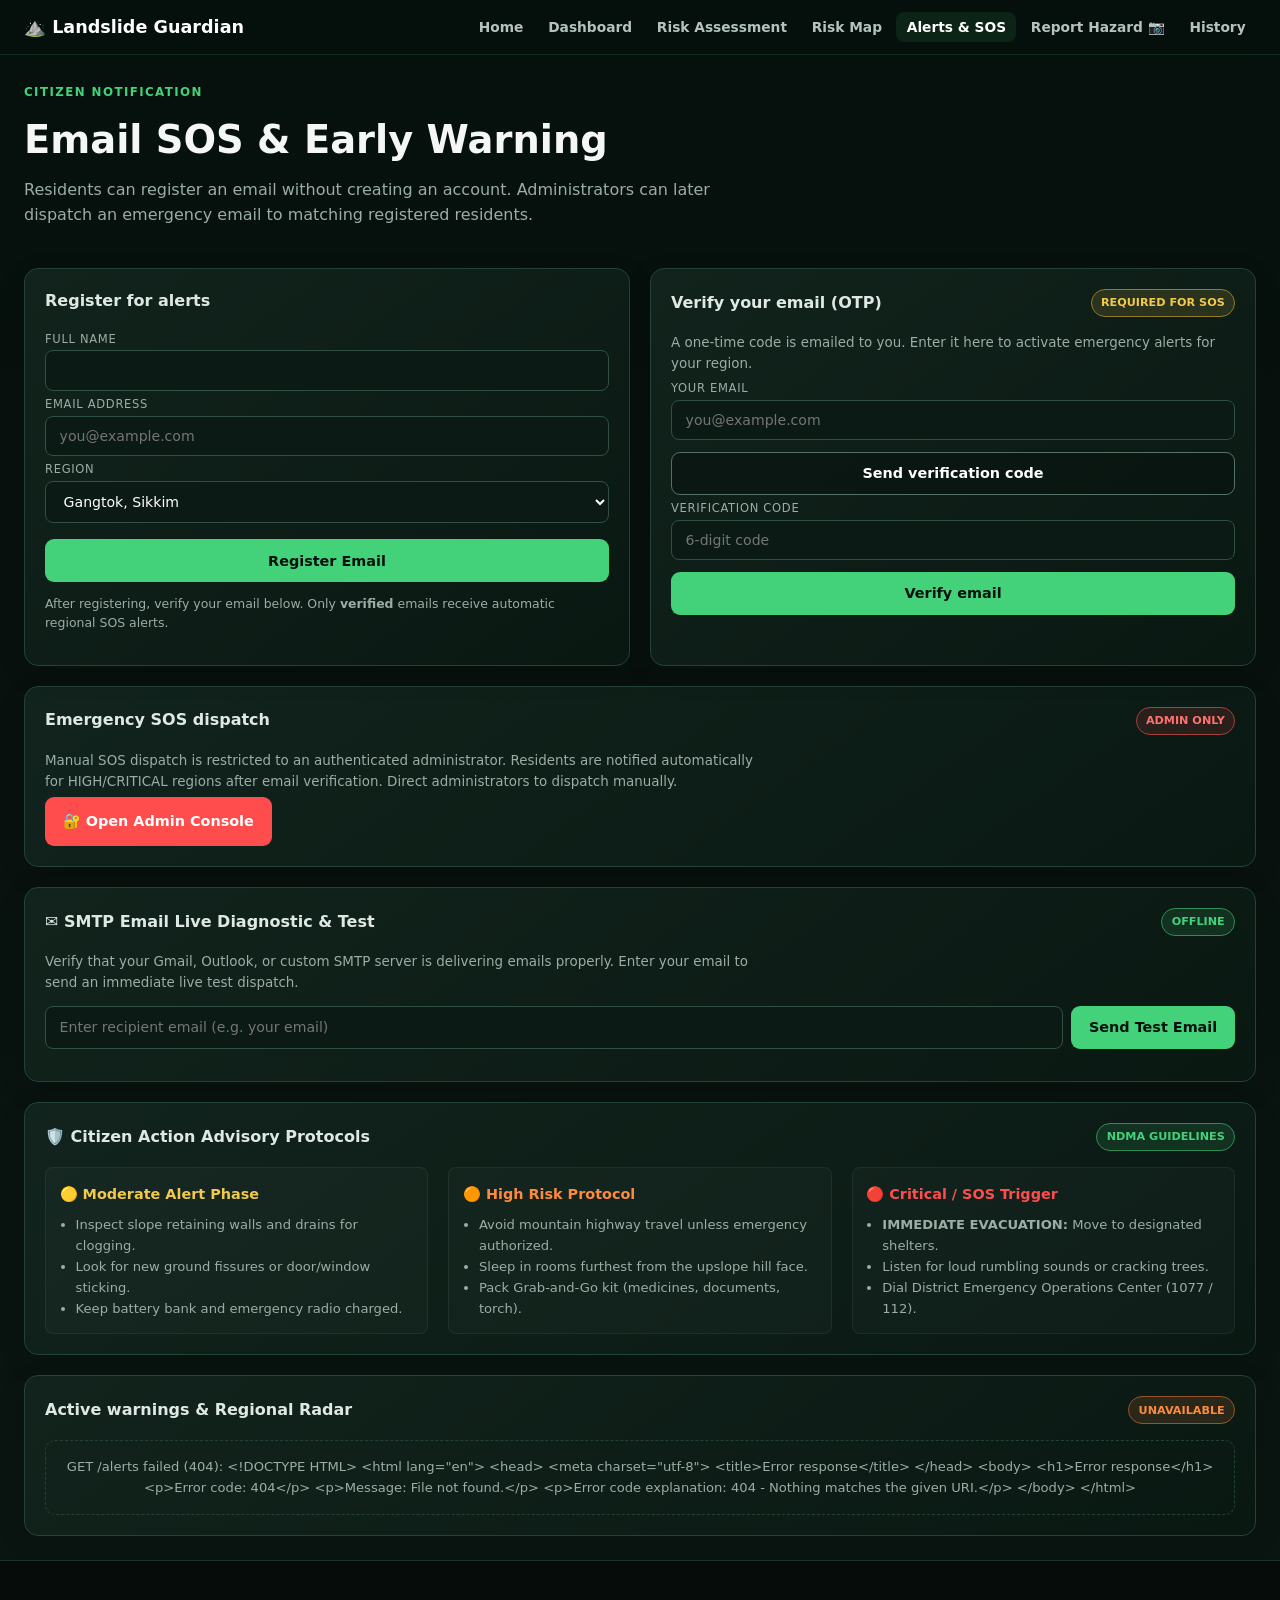
==== frontend/alerts.html @ f48a5e08 "Add crowdsourced reporting, mobile-first UI parity, email test diagnostics, and Vercel/Railway confi" ====
<!DOCTYPE html>
<html lang="en">
<head>
  <meta charset="UTF-8">
  <meta name="viewport" content="width=device-width,initial-scale=1.0">
  <title>Email Alerts & SOS — Landslide Guardian</title>
  <link rel="stylesheet" href="css/style.css">
</head>
<body>
  <nav class="navbar">
    <a href="index.html" class="nav-brand">⛰️ Landslide Guardian</a>
    <ul class="nav-links">
      <li><a href="index.html">Home</a></li>
      <li><a href="dashboard.html">Dashboard</a></li>
      <li><a href="assessment.html">Risk Assessment</a></li>
      <li><a href="map.html">Risk Map</a></li>
      <li><a href="alerts.html" class="active">Alerts & SOS</a></li>
      <li><a href="report.html">Report Hazard 📷</a></li>
      <li><a href="history.html">History</a></li>
    </ul>
  </nav>

  <main class="container">
    <div class="section" style="padding-top:0">
      <span class="section-kicker">Citizen notification</span>
      <h1 class="section-title">Email SOS & Early Warning</h1>
      <p class="section-copy">Residents can register an email without creating an account. Administrators can later dispatch an emergency email to matching registered residents.</p>
    </div>

    <div class="grid-2">
      <div class="card">
        <div class="card-title" style="margin-bottom:.75rem">Register for alerts</div>
        <form id="registerForm">
          <label class="metric-label" for="regName">Full name
            <input id="regName" class="form-control" required>
          </label>
          <label class="metric-label" for="regEmail" style="margin-top:.75rem">Email address
            <input id="regEmail" class="form-control" type="email" required placeholder="you@example.com">
          </label>
          <label class="metric-label" for="regLocation" style="margin-top:.75rem">Region
            <select id="regLocation" class="form-control"></select>
          </label>
          <button type="submit" class="btn btn-primary" style="width:100%;margin-top:1rem">Register Email</button>
        </form>
        <p class="section-copy" style="font-size:.78rem;margin-top:.75rem">After registering, verify your email below. Only <strong>verified</strong> emails receive automatic regional SOS alerts.</p>
        <div id="regMsg" style="margin-top:.75rem"></div>
      </div>

      <div class="card">
        <div class="card-header">
          <span class="card-title">Verify your email (OTP)</span>
          <span class="badge badge-moderate">REQUIRED FOR SOS</span>
        </div>
        <p class="section-copy" style="font-size:.84rem">A one-time code is emailed to you. Enter it here to activate emergency alerts for your region.</p>
        <label class="metric-label">Your email
          <input id="otpEmail" class="form-control" type="email" placeholder="you@example.com">
        </label>
        <button id="sendOtpBtn" class="btn btn-secondary" style="width:100%;margin-top:.75rem">Send verification code</button>
        <label class="metric-label" style="margin-top:.75rem">Verification code
          <input id="otpCode" class="form-control" placeholder="6-digit code" maxlength="12">
        </label>
        <button id="verifyOtpBtn" class="btn btn-primary" style="width:100%;margin-top:.75rem">Verify email</button>
        <div id="otpMsg" style="margin-top:.75rem"></div>
      </div>
    </div>

    <div class="card" style="margin-top:1.25rem">
      <div class="card-header">
        <span class="card-title">Emergency SOS dispatch</span>
        <span class="badge badge-critical">ADMIN ONLY</span>
      </div>
      <p class="section-copy" style="font-size:.84rem">Manual SOS dispatch is restricted to an authenticated administrator. Residents are notified automatically for HIGH/CRITICAL regions after email verification. Direct administrators to dispatch manually.</p>
      <a href="admin-login.html" class="btn btn-danger" style="display:inline-block;margin-top:.25rem">🔐 Open Admin Console</a>
    </div>

    <!-- SMTP Email Diagnostic & Live Test Card -->
    <div class="card" style="margin-top:1.25rem">
      <div class="card-header">
        <span class="card-title">✉️ SMTP Email Live Diagnostic & Test</span>
        <span class="badge badge-low" id="smtpStatusBadge">Checking Config</span>
      </div>
      <p class="section-copy" style="font-size:.84rem">
        Verify that your Gmail, Outlook, or custom SMTP server is delivering emails properly. Enter your email to send an immediate live test dispatch.
      </p>
      <div style="display:flex;gap:.5rem;margin-top:.75rem;flex-wrap:wrap">
        <input type="email" id="testEmailInput" class="form-control" placeholder="Enter recipient email (e.g. your email)" style="flex:1;min-width:220px">
        <button id="sendTestEmailBtn" class="btn btn-primary" style="white-space:nowrap">Send Test Email</button>
      </div>
      <div id="testEmailResult" style="margin-top:.75rem;font-size:.86rem"></div>
    </div>

    <!-- Citizen Action Advisory & Safety Guidelines -->
    <div class="card" style="margin-top:1.25rem">
      <div class="card-header">
        <span class="card-title">🛡️ Citizen Action Advisory Protocols</span>
        <span class="badge badge-low">NDMA Guidelines</span>
      </div>
      <div class="grid-3" style="margin-top:.75rem">
        <div style="background:rgba(255,255,255,.025);border:1px solid rgba(255,255,255,.06);padding:.85rem;border-radius:8px">
          <strong style="color:var(--yellow);font-size:.9rem">🟡 Moderate Alert Phase</strong>
          <ul style="margin:0.5rem 0 0 1rem;font-size:.82rem;color:var(--muted);line-height:1.6">
            <li>Inspect slope retaining walls and drains for clogging.</li>
            <li>Look for new ground fissures or door/window sticking.</li>
            <li>Keep battery bank and emergency radio charged.</li>
          </ul>
        </div>
        <div style="background:rgba(255,255,255,.025);border:1px solid rgba(255,255,255,.06);padding:.85rem;border-radius:8px">
          <strong style="color:var(--orange);font-size:.9rem">🟠 High Risk Protocol</strong>
          <ul style="margin:0.5rem 0 0 1rem;font-size:.82rem;color:var(--muted);line-height:1.6">
            <li>Avoid mountain highway travel unless emergency authorized.</li>
            <li>Sleep in rooms furthest from the upslope hill face.</li>
            <li>Pack Grab-and-Go kit (medicines, documents, torch).</li>
          </ul>
        </div>
        <div style="background:rgba(255,255,255,.025);border:1px solid rgba(255,255,255,.06);padding:.85rem;border-radius:8px">
          <strong style="color:var(--red);font-size:.9rem">🔴 Critical / SOS Trigger</strong>
          <ul style="margin:0.5rem 0 0 1rem;font-size:.82rem;color:var(--muted);line-height:1.6">
            <li><strong>IMMEDIATE EVACUATION:</strong> Move to designated shelters.</li>
            <li>Listen for loud rumbling sounds or cracking trees.</li>
            <li>Dial District Emergency Operations Center (1077 / 112).</li>
          </ul>
        </div>
      </div>
    </div>

    <div class="card" style="margin-top:1.25rem">
      <div class="card-header">
        <span class="card-title">Active warnings & Regional Radar</span>
        <span class="badge badge-high" id="activeCountBadge">Loading</span>
      </div>
      <div id="alertsFeedContainer"></div>
    </div>
  </main>

  <!-- Mobile Bottom Navigation Bar for Android/iOS Phone View -->
  <div class="mobile-bottom-nav">
    <a href="index.html" class="mobile-nav-item">
      <span class="mobile-nav-icon">🏠</span>
      <span class="mobile-nav-label">Home</span>
    </a>
    <a href="dashboard.html" class="mobile-nav-item">
      <span class="mobile-nav-icon">📊</span>
      <span class="mobile-nav-label">Dashboard</span>
    </a>
    <a href="assessment.html" class="mobile-nav-item">
      <span class="mobile-nav-icon">⚡</span>
      <span class="mobile-nav-label">Assess</span>
    </a>
    <a href="map.html" class="mobile-nav-item">
      <span class="mobile-nav-icon">🗺️</span>
      <span class="mobile-nav-label">Map</span>
    </a>
    <a href="report.html" class="mobile-nav-item">
      <span class="mobile-nav-icon">📷</span>
      <span class="mobile-nav-label">Report</span>
    </a>
  </div>

  <footer></footer>
  <script src="api.js"></script>
  <script src="ui.js"></script>
  <script src="alerts.js"></script>
</body>
</html>
---- frontend/css/style.css ----
:root {
  --bg: #07100d;
  --surface: #0d1915;
  --surface-2: #13231d;
  --card: #10201a;
  --border: #254238;
  --text: #f4f7f5;
  --muted: #9aaea5;
  --green: #43d17a;
  --green-2: #1ea85b;
  --blue: #55b8ff;
  --yellow: #f2c94c;
  --orange: #ff8a3d;
  --red: #ff4d4d;
  --shadow: 0 18px 55px rgba(0, 0, 0, 0.28);
  --font: Inter, ui-sans-serif, system-ui, -apple-system, "Segoe UI",
    Roboto, Arial, sans-serif;
}


/* =========================================================
   GLOBAL
   ========================================================= */

* {
  box-sizing: border-box;
  margin: 0;
  padding: 0;
}

html {
  scroll-behavior: smooth;
}

body {
  font-family: var(--font);
  background:
    linear-gradient(
      180deg,
      #06100c 0%,
      #08110e 45%,
      #0a1511 100%
    );
  color: var(--text);
  line-height: 1.55;
  min-height: 100vh;
  display: flex;
  flex-direction: column;
}

a {
  color: inherit;
}


/* =========================================================
   NAVBAR
   ========================================================= */

.navbar {
  background: rgba(6, 16, 12, 0.9);
  backdrop-filter: blur(16px);
  border-bottom: 1px solid rgba(67, 209, 122, 0.16);
  padding: 0.85rem 1.5rem;
  display: flex;
  align-items: center;
  gap: 1rem;
  position: sticky;
  top: 0;
  z-index: 1000;
}

.nav-brand {
  display: flex;
  align-items: center;
  gap: 0.55rem;
  font-size: 1.1rem;
  font-weight: 800;
  color: #fff;
  text-decoration: none;
  white-space: nowrap;
}

.nav-brand .brand-mark {
  color: var(--green);
}

.nav-links {
  display: flex;
  gap: 0.25rem;
  list-style: none;
  margin-left: auto;
  flex-wrap: wrap;
  justify-content: flex-end;
}

.nav-links a {
  color: #b4c4bd;
  text-decoration: none;
  font-size: 0.86rem;
  font-weight: 600;
  padding: 0.45rem 0.65rem;
  border-radius: 8px;
  transition: 0.2s;
}

.nav-links a:hover,
.nav-links a.active {
  color: #fff;
  background: rgba(67, 209, 122, 0.11);
}

.nav-actions {
  display: flex;
  gap: 0.45rem;
  margin-left: 0.4rem;
}

.nav-login,
.nav-admin {
  padding: 0.48rem 0.75rem;
  border-radius: 8px;
  text-decoration: none;
  font-size: 0.8rem;
  font-weight: 700;
  border: 1px solid var(--green);
}

.nav-login {
  color: #dff8e8;
}

.nav-admin {
  background: var(--green);
  color: #06100c;
}

.api-status-badge {
  font-size: 0.7rem;
  padding: 0.28rem 0.55rem;
  border-radius: 999px;
  background: #10261c;
  color: var(--green);
  border: 1px solid #285f43;
}


/* =========================================================
   MAIN CONTAINER
   ========================================================= */

.container {
  max-width: 1280px;
  margin: 0 auto;
  padding: 1.5rem;
  width: 100%;
  flex: 1;
}


/* =========================================================
   HERO / BACKGROUND IMAGE
   ========================================================= */

.hero {
  position: relative;
  min-height: 650px;
  display: flex;
  align-items: center;
  overflow: hidden;

  /*
    BACKGROUND IMAGE

    Put your selected image here:

    frontend/assets/landslide-hero.jpg
  */

  background-image:
    linear-gradient(
      90deg,
      rgba(4, 11, 8, 0.92) 0%,
      rgba(4, 11, 8, 0.66) 45%,
      rgba(4, 11, 8, 0.35) 100%
    ),
    linear-gradient(
      180deg,
      rgba(4, 11, 8, 0.12),
      rgba(4, 11, 8, 0.88)
    ),
    url("../assets/landslide-hero.jpg");

  background-size: cover;
  background-position: center center;
  background-repeat: no-repeat;
}


/*
   Adds a dark fade at the bottom of the hero.
   This keeps the transition into the next section smooth.
*/

.hero::after {
  content: "";
  position: absolute;
  inset: auto 0 0;
  height: 120px;
  background: linear-gradient(
    transparent,
    #08110e
  );
  pointer-events: none;
}

.hero-inner {
  position: relative;
  z-index: 2;
  max-width: 1280px;
  width: 100%;
  margin: auto;
  padding: 5rem 1.5rem 7rem;
}

.eyebrow {
  display: inline-flex;
  align-items: center;
  gap: 0.45rem;
  padding: 0.4rem 0.7rem;
  border: 1px solid rgba(67, 209, 122, 0.35);
  background: rgba(7, 16, 13, 0.5);
  border-radius: 999px;
  color: #bff3d0;
  font-size: 0.76rem;
  font-weight: 700;
  text-transform: uppercase;
  letter-spacing: 0.08em;
}

.hero h1 {
  font-size: clamp(2.5rem, 6vw, 5rem);
  line-height: 1.02;
  max-width: 780px;
  margin: 1.1rem 0;
  color: #fff;
  letter-spacing: -0.04em;
}

.hero h1 span {
  color: var(--green);
}

.hero p {
  max-width: 650px;
  color: #d1ddd7;
  font-size: 1.05rem;
  margin-bottom: 1.6rem;
}

.hero-grid {
  display: grid;
  grid-template-columns: 1.4fr 0.6fr;
  gap: 2rem;
  align-items: center;
}

.hero-alert {
  justify-self: end;
  width: min(350px, 100%);
  background: rgba(7, 15, 12, 0.78);
  backdrop-filter: blur(12px);
  border: 1px solid rgba(255, 77, 77, 0.32);
  border-radius: 16px;
  padding: 1.2rem;
  box-shadow: var(--shadow);
}

.hero-alert .live {
  color: #ff7b7b;
  font-size: 0.72rem;
  font-weight: 800;
  text-transform: uppercase;
}

.hero-alert h3 {
  margin: 0.5rem 0;
  color: #ff6565;
}

.hero-alert p {
  font-size: 0.84rem;
  margin: 0;
  color: #c8d2ce;
}


/* =========================================================
   BUTTONS
   ========================================================= */

.btn-group {
  display: flex;
  gap: 0.7rem;
  justify-content: flex-start;
  flex-wrap: wrap;
}

.btn {
  display: inline-flex;
  align-items: center;
  justify-content: center;
  gap: 0.5rem;
  padding: 0.78rem 1.05rem;
  border-radius: 9px;
  font-size: 0.9rem;
  font-weight: 750;
  cursor: pointer;
  text-decoration: none;
  border: 1px solid transparent;
  transition:
    transform 0.15s,
    background 0.2s,
    border 0.2s;
}

.btn:hover {
  transform: translateY(-1px);
}

.btn:active {
  transform: scale(0.98);
}

.btn-primary {
  background: var(--green);
  color: #06100c;
}

.btn-primary:hover {
  background: #65df92;
}

.btn-secondary {
  background: rgba(8, 18, 14, 0.55);
  color: #fff;
  border-color: #577066;
}

.btn-secondary:hover {
  background: #172821;
}

.btn-danger {
  background: var(--red);
  color: #fff;
}

.btn-danger:hover {
  background: #e23d3d;
}


/* =========================================================
   STAT STRIP
   ========================================================= */

.stat-strip {
  position: relative;
  z-index: 5;
  max-width: 1120px;
  margin: -55px auto 2.5rem;
  padding: 1rem;
  display: grid;
  grid-template-columns: repeat(4, 1fr);
  gap: 1px;
  background: rgba(67, 209, 122, 0.14);
  border: 1px solid rgba(67, 209, 122, 0.18);
  border-radius: 16px;
  box-shadow: var(--shadow);
  overflow: hidden;
}

.stat {
  background: rgba(12, 29, 22, 0.96);
  padding: 1rem 1.2rem;
}

.stat strong {
  display: block;
  font-size: 1.65rem;
  color: var(--green);
}

.stat span {
  font-size: 0.78rem;
  color: var(--muted);
}


/* =========================================================
   SECTIONS
   ========================================================= */

.section {
  padding: 2.5rem 0;
}

.section-kicker {
  color: var(--green);
  font-size: 0.74rem;
  font-weight: 800;
  text-transform: uppercase;
  letter-spacing: 0.12em;
}

.section-title {
  font-size: clamp(1.6rem, 3vw, 2.4rem);
  margin: 0.35rem 0 0.55rem;
}

.section-copy {
  color: var(--muted);
  max-width: 720px;
}


/* =========================================================
   GRIDS
   ========================================================= */

.grid-2 {
  display: grid;
  grid-template-columns: repeat(2, minmax(0, 1fr));
  gap: 1.25rem;
}

.grid-3 {
  display: grid;
  grid-template-columns: repeat(3, minmax(0, 1fr));
  gap: 1.25rem;
}

.grid-4 {
  display: grid;
  grid-template-columns: repeat(4, minmax(0, 1fr));
  gap: 1rem;
}


/* =========================================================
   CARDS
   ========================================================= */

.card {
  background:
    linear-gradient(
      145deg,
      rgba(18, 36, 29, 0.96),
      rgba(10, 24, 18, 0.96)
    );
  border: 1px solid var(--border);
  border-radius: 14px;
  padding: 1.25rem;
  box-shadow: 0 8px 28px rgba(0, 0, 0, 0.12);
}

.card:hover {
  border-color: #35634e;
}

.card-header {
  display: flex;
  justify-content: space-between;
  align-items: center;
  gap: 1rem;
  margin-bottom: 1rem;
}

.card-title {
  font-size: 1rem;
  font-weight: 750;
  color: #dfe9e4;
}


/* =========================================================
   FEATURE CARDS
   ========================================================= */

.feature-card {
  min-height: 190px;
  padding: 1.35rem;
  position: relative;
  overflow: hidden;
}

.feature-icon {
  font-size: 1.7rem;
  margin-bottom: 1rem;
}

.feature-card h3 {
  font-size: 1rem;
  margin-bottom: 0.4rem;
}

.feature-card p {
  font-size: 0.82rem;
  color: var(--muted);
}


/* =========================================================
   HISTORICAL LANDSLIDE CARDS
   ========================================================= */

/*
   This is the image container.

   Your JavaScript should create:

   <div class="event-img">
       <img src="assets/historical-1.jpg">
   </div>
*/

.event-card {
  overflow: hidden;
  padding: 0;
}


/*
   Image area
*/

.event-img {
  width: 100%;
  height: 180px;

  overflow: hidden;
  position: relative;

  background:
    linear-gradient(
      135deg,
      #233b30,
      #0e1a15
    );

  display: block;
}


/*
   Actual historical photograph
*/

.event-img img {
  width: 100%;
  height: 100%;

  object-fit: cover;
  object-position: center;

  display: block;

  transition:
    transform 0.35s ease,
    filter 0.35s ease;
}


/*
   Dark overlay over historical images.

   This makes white text easier to read if
   you decide to put text over the image.
*/

.event-img::after {
  content: "";

  position: absolute;
  inset: 0;

  background:
    linear-gradient(
      180deg,
      rgba(0, 0, 0, 0.05),
      rgba(0, 0, 0, 0.35)
    );

  pointer-events: none;
}


/*
   Image zoom when hovering over the card
*/

.event-card:hover .event-img img {
  transform: scale(1.06);
  filter: brightness(1.05);
}

.event-body {
  padding: 1rem;
}

.event-body h3 {
  font-size: 0.95rem;
}

.event-body p {
  font-size: 0.8rem;
  color: var(--muted);
  margin: 0.35rem 0;
}

.event-meta {
  color: var(--green);
  font-size: 0.72rem;
  font-weight: 700;
}

.event-source {
  font-size: 0.68rem;
  color: #70877d;
}


/* =========================================================
   METRIC CARDS
   ========================================================= */

.metric-card {
  background: var(--surface-2);
  border: 1px solid var(--border);
  border-radius: 12px;
  padding: 1rem;

  display: flex;
  flex-direction: column;
  gap: 0.2rem;
}

.metric-label {
  font-size: 0.72rem;
  color: var(--muted);
  text-transform: uppercase;
  letter-spacing: 0.06em;
}

.metric-val {
  font-size: 1.45rem;
  font-weight: 800;
}

.metric-source {
  font-size: 0.68rem;
  color: var(--green);
}


/* =========================================================
   RISK BADGES
   ========================================================= */

.badge {
  display: inline-block;
  padding: 0.28rem 0.58rem;
  border-radius: 999px;
  font-size: 0.7rem;
  font-weight: 800;
  text-transform: uppercase;
}

.badge-low {
  background: rgba(67, 209, 122, 0.12);
  color: var(--green);
  border: 1px solid #2d8d55;
}

.badge-moderate {
  background: rgba(242, 201, 76, 0.12);
  color: var(--yellow);
  border: 1px solid #927a29;
}

.badge-high {
  background: rgba(255, 138, 61, 0.12);
  color: var(--orange);
  border: 1px solid #9c5229;
}

.badge-critical {
  background: rgba(255, 77, 77, 0.12);
  color: #ff7070;
  border: 1px solid #a73e3e;
}


/* =========================================================
   RISK BANNER
   ========================================================= */

.risk-banner {
  display: flex;
  align-items: center;
  justify-content: space-between;

  padding: 1.25rem;
  border-radius: 14px;
  border: 1px solid var(--border);
  margin-bottom: 1.5rem;

  background:
    linear-gradient(
      110deg,
      #10231b,
      #121b18
    );
}

.risk-banner-score {
  font-size: 2.75rem;
  font-weight: 850;
}


/* =========================================================
   FACTOR PILLS
   ========================================================= */

.factor-pill {
  display: flex;
  justify-content: space-between;
  align-items: center;

  background: var(--surface-2);

  padding: 0.65rem 0.8rem;

  border-radius: 8px;

  margin-bottom: 0.5rem;

  font-size: 0.82rem;

  border: 1px solid #213c31;
}


/* =========================================================
   FORMS
   ========================================================= */

input,
select,
button {
  font-family: inherit;
}

.form-control {
  width: 100%;

  padding: 0.7rem 0.85rem;

  background: #0c1a15;

  border: 1px solid #315044;

  border-radius: 8px;

  color: #fff;

  font-size: 0.88rem;

  outline: none;
}

.form-control:focus {
  border-color: var(--green);

  box-shadow:
    0 0 0 3px rgba(67, 209, 122, 0.1);
}


/* =========================================================
   CHIPS
   ========================================================= */

.chip-container {
  display: flex;
  flex-wrap: wrap;
  gap: 0.5rem;
  margin-top: 0.75rem;
}

.chip {
  background: #10231b;
  border: 1px solid #2d4b3e;
  color: #bcd0c6;

  padding: 0.42rem 0.75rem;

  border-radius: 999px;

  font-size: 0.78rem;

  cursor: pointer;

  text-decoration: none;

  transition: 0.2s;
}

.chip:hover,
.chip.active {
  background: var(--green);
  color: #07100d;
  font-weight: 700;
}


/* =========================================================
   SOS
   ========================================================= */

.sos-box {
  background:
    linear-gradient(
      135deg,
      rgba(255, 77, 77, 0.13),
      rgba(7, 16, 13, 0.9)
    );

  border: 1px solid #8e3737;

  border-radius: 12px;

  padding: 1.25rem;

  margin-top: 1.5rem;
}


/* =========================================================
   PHONE MOCKUP
   ========================================================= */

.phone-mockup {
  background: #020605;
  border: 3px solid #30473d;
  border-radius: 20px;
  padding: 1rem;
  max-width: 380px;
  margin: 1rem auto;

  box-shadow:
    0 10px 25px rgba(0, 0, 0, 0.5);
}

.phone-header {
  font-size: 0.68rem;
  color: #647b70;
  text-align: center;
  margin-bottom: 0.75rem;
}

.sms-bubble {
  background: #11221b;
  border-left: 4px solid var(--red);
  padding: 0.75rem;
  border-radius: 8px;
  font-size: 0.82rem;
}


/* =========================================================
   TABLE
   ========================================================= */

.table-wrap {
  overflow-x: auto;
}

.data-table {
  width: 100%;
  border-collapse: collapse;
  font-size: 0.82rem;
}

.data-table th,
.data-table td {
  padding: 0.75rem;
  border-bottom: 1px solid #21382e;
  text-align: left;
}

.data-table th {
  color: var(--green);
  font-size: 0.72rem;
  text-transform: uppercase;
}

.data-table td {
  color: #c6d3cd;
}


/* =========================================================
   FOOTER
   ========================================================= */

footer {
  background: #050c09;
  border-top: 1px solid #1c3329;
  padding: 2rem 1.5rem 1rem;
  color: var(--muted);
  margin-top: auto;
}

.footer-grid {
  max-width: 1280px;
  margin: auto;

  display: grid;
  grid-template-columns:
    1.3fr 1fr 1fr 1.4fr;

  gap: 2rem;
}

.footer-title {
  color: #fff;
  font-weight: 800;
  margin-bottom: 0.65rem;
}

.footer-links {
  list-style: none;
  display: grid;
  gap: 0.35rem;
  font-size: 0.78rem;
}

.footer-links a {
  text-decoration: none;
  color: var(--muted);
}

.footer-links a:hover {
  color: var(--green);
}

.helpline-list {
  display: grid;
  grid-template-columns: 1fr 1fr;
  gap: 0.35rem;
  font-size: 0.78rem;
}

.helpline-list strong {
  color: #ff7474;
}

.footer-bottom {
  max-width: 1280px;
  margin: 1.5rem auto 0;

  padding-top: 1rem;

  border-top: 1px solid #1a2b24;

  display: flex;
  justify-content: space-between;

  font-size: 0.7rem;
}


/* =========================================================
   FLOATING ASSISTANT
   ========================================================= */

.floating-assist {
  position: fixed;
  right: 22px;
  bottom: 22px;
  z-index: 2000;
}

.assist-button {
  width: 66px;
  height: 66px;

  border-radius: 50%;

  border: 2px solid #ff5a5a;

  background: #120908;

  color: #fff;

  box-shadow:
    0 0 0 5px rgba(255, 77, 77, 0.12),
    0 0 30px rgba(255, 77, 77, 0.42);

  font-weight: 900;

  cursor: pointer;

  animation: assistPulse 1.7s infinite;
}

.assist-label {
  position: absolute;

  right: 76px;
  bottom: 8px;

  background: #101b16;

  border: 1px solid #365445;

  color: #e6f1eb;

  padding: 0.45rem 0.7rem;

  border-radius: 9px;

  white-space: nowrap;

  font-size: 0.72rem;
}

.assist-panel {
  position: absolute;

  right: 0;
  bottom: 78px;

  width: 320px;

  background: #0b1712;

  border: 1px solid #365445;

  border-radius: 15px;

  box-shadow: var(--shadow);

  overflow: hidden;

  display: none;
}

.assist-panel.open {
  display: block;
}

.assist-head {
  padding: 0.8rem 1rem;

  background: #11241b;

  display: flex;

  justify-content: space-between;
}

.assist-messages {
  height: 240px;
  overflow: auto;
  padding: 0.8rem;
}

.msg {
  padding: 0.55rem 0.7rem;

  border-radius: 10px;

  margin-bottom: 0.55rem;

  font-size: 0.78rem;

  max-width: 90%;
}

.msg.bot {
  background: #15271f;
  color: #d9e8e0;
}

.msg.user {
  background: #1b633c;
  margin-left: auto;
}

.assist-form {
  display: flex;

  padding: 0.6rem;

  border-top: 1px solid #284238;

  gap: 0.4rem;
}

.assist-form input {
  min-width: 0;
}

.assist-form button {
  padding: 0.55rem 0.7rem;

  background: var(--green);

  border: 0;

  border-radius: 8px;
}


/* =========================================================
   ASSISTANT ANIMATION
   ========================================================= */

@keyframes assistPulse {
  0%,
  100% {
    transform: scale(1);

    box-shadow:
      0 0 0 5px rgba(255, 77, 77, 0.12),
      0 0 25px rgba(255, 77, 77, 0.32);
  }

  50% {
    transform: scale(1.07);

    box-shadow:
      0 0 0 10px rgba(255, 77, 77, 0.05),
      0 0 36px rgba(255, 77, 77, 0.52);
  }
}


/* =========================================================
   LOGIN
   ========================================================= */

.login-shell {
  min-height: calc(100vh - 80px);

  display: grid;

  place-items: center;

  padding: 2rem;

  background:
    radial-gradient(
      circle at 20% 20%,
      rgba(67, 209, 122, 0.12),
      transparent 35%
    );
}

.login-card {
  width: min(440px, 100%);

  background: rgba(13, 25, 21, 0.94);

  border: 1px solid #315044;

  border-radius: 18px;

  padding: 1.6rem;

  box-shadow: var(--shadow);
}

.login-card h1 {
  margin: 0.3rem 0 0.4rem;
}

.login-card p {
  color: var(--muted);

  font-size: 0.82rem;

  margin-bottom: 1.2rem;
}

.role-switch {
  display: grid;

  grid-template-columns: 1fr 1fr;

  gap: 0.5rem;

  margin-bottom: 1rem;
}

.role-switch button {
  background: #0e1c16;

  border: 1px solid #315044;

  color: #bcd0c6;

  padding: 0.6rem;

  border-radius: 8px;

  cursor: pointer;
}

.role-switch button.active {
  background: rgba(67, 209, 122, 0.15);

  color: var(--green);

  border-color: var(--green);
}


/* =========================================================
   ADMIN
   ========================================================= */

.admin-grid {
  display: grid;

  grid-template-columns: 240px 1fr;

  gap: 1rem;
}

.admin-side {
  position: sticky;

  top: 95px;

  height: max-content;
}

.admin-side a {
  display: block;

  text-decoration: none;

  padding: 0.65rem 0.75rem;

  border-radius: 8px;

  color: var(--muted);

  margin-bottom: 0.25rem;
}

.admin-side a.active,
.admin-side a:hover {
  background: #12251c;
  color: #fff;
}

.admin-kpi {
  font-size: 1.8rem;
  font-weight: 850;
}

.empty {
  padding: 1.5rem;

  text-align: center;

  color: var(--muted);
}


/* =========================================================
   RESPONSIVE — TABLET
   ========================================================= */

@media (max-width: 1000px) {

  .nav-links {
    display: none;
  }

  .hero-grid {
    grid-template-columns: 1fr;
  }

  .hero-alert {
    justify-self: start;
  }

  .grid-4 {
    grid-template-columns: repeat(2, 1fr);
  }

  .footer-grid {
    grid-template-columns: repeat(2, 1fr);
  }

  .admin-grid {
    grid-template-columns: 1fr;
  }

  .admin-side {
    position: static;
  }
}


/* =========================================================
   RESPONSIVE — MOBILE
   ========================================================= */

@media (max-width: 700px) {

  .container {
    padding: 1rem;
  }

  .hero {
    min-height: 600px;

    background-position:
      center center;
  }

  .hero-inner {
    padding: 4rem 1rem 6rem;
  }

  .hero h1 {
    font-size: 2.6rem;
  }

  .stat-strip {
    grid-template-columns: repeat(2, 1fr);

    margin:
      -35px
      1rem
      1rem;
  }

  .grid-2,
  .grid-3,
  .grid-4 {
    grid-template-columns: 1fr;
  }

  .navbar {
    padding: 0.75rem 1rem;
  }

  .nav-actions {
    margin-left: auto;
  }

  .nav-admin {
    display: none;
  }

  .assist-panel {
    width:
      min(
        320px,
        calc(100vw - 28px)
      );

    right: -5px;
  }

  .assist-label {
    display: none;
  }

  .footer-grid {
    grid-template-columns: 1fr;
  }

  .footer-bottom {
    display: block;
  }

  .footer-bottom span {
    display: block;

    margin-top: 0.4rem;
  }

  .risk-banner {
    align-items: flex-start;

    gap: 1rem;
  }

  .risk-banner-score {
    font-size: 2.1rem;
  }

  /*
     Smaller historical images on phones
  */

  .event-img {
    height: 210px;
  }
}


/* SIH 2.1 additions */
.admin-kpi{display:block;font-size:2rem;font-weight:850;color:var(--green);margin:.15rem 0}
.weather-grid{display:grid;grid-template-columns:repeat(2,minmax(0,1fr));gap:1rem}
.weather-card{overflow:hidden}
.weather-current{font-size:.76rem;color:var(--muted);margin-top:.2rem}
.weather-days{display:grid;grid-template-columns:repeat(7,minmax(65px,1fr));gap:.45rem;overflow-x:auto}
.weather-day{background:var(--surface-2);border:1px solid var(--border);border-radius:9px;padding:.55rem .4rem;text-align:center;display:grid;gap:.15rem}
.weather-day strong{font-size:.68rem;color:var(--muted)}
.weather-day span{font-size:1.15rem}
.weather-day b{font-size:.8rem}
.weather-day small{font-size:.58rem;color:var(--muted)}
.criteria-grid{display:grid;grid-template-columns:repeat(4,minmax(0,1fr));gap:.75rem}
.factor-list{display:grid;gap:.4rem}
.empty{padding:1rem;border:1px dashed var(--border);border-radius:10px;color:var(--muted);font-size:.82rem}
.login-shell{min-height:75vh;display:grid;place-items:center;padding:2rem}
.login-card{width:min(460px,100%);background:var(--card);border:1px solid var(--border);border-radius:16px;padding:2rem;box-shadow:var(--shadow)}
.login-card h1{margin:.7rem 0;font-size:2rem}
.login-card p{color:var(--muted);font-size:.86rem;margin-bottom:1.25rem}
textarea.form-control{resize:vertical}
@media(max-width:900px){.weather-grid,.criteria-grid{grid-template-columns:1fr}.weather-days{grid-template-columns:repeat(7,85px)}.slope-watch-grid{grid-template-columns:repeat(2,minmax(0,1fr))!important}}
@media(max-width:700px){.grid-2,.grid-3,.grid-4{grid-template-columns:1fr}.nav-links{display:none}.hero-grid{grid-template-columns:1fr}.hero-alert{justify-self:start}.stat-strip{grid-template-columns:repeat(2,1fr)}.slope-watch-grid{grid-template-columns:1fr!important}}

/* NER Regional Live Weather & Slope Watch Hub Styles */
.slope-watch-grid{display:grid;grid-template-columns:repeat(4,minmax(0,1fr));gap:1rem}
.slope-card{background:var(--card);border:1px solid var(--border);border-radius:14px;padding:1.15rem;display:flex;flex-direction:column;justify-content:space-between;transition:transform .2s ease,border-color .2s ease;box-shadow:0 6px 20px rgba(0,0,0,.2)}
.slope-card:hover{transform:translateY(-3px);border-color:var(--green)}
.slope-card-header{display:flex;justify-content:space-between;align-items:flex-start;margin-bottom:.75rem}
.slope-state-title{font-size:1.05rem;font-weight:750;color:#fff;display:block}
.slope-corridor-sub{font-size:.74rem;color:var(--muted);display:block;margin-top:.15rem}
.telemetry-strip{display:grid;grid-template-columns:repeat(2,1fr);gap:.45rem;background:rgba(255,255,255,.025);border:1px solid rgba(255,255,255,.05);border-radius:9px;padding:.55rem;margin-bottom:.75rem}
.telemetry-item{display:flex;flex-direction:column;gap:.1rem}
.telemetry-label{font-size:.65rem;color:var(--muted);text-transform:uppercase;letter-spacing:.03em}
.telemetry-val{font-size:.84rem;font-weight:700;color:var(--text)}
.ml-meter-box{margin-top:.2rem;margin-bottom:.85rem}
.ml-meter-head{display:flex;justify-content:space-between;align-items:center;font-size:.76rem;margin-bottom:.35rem}
.ml-meter-head strong{color:#fff}
.meter-track{height:8px;background:#182821;border-radius:999px;overflow:hidden;position:relative;border:1px solid rgba(255,255,255,.06)}
.meter-fill{height:100%;border-radius:999px;transition:width .6s cubic-bezier(.4,0,.2,1)}
.meter-fill-low{background:linear-gradient(90deg,#1ea85b,#43d17a)}
.meter-fill-moderate{background:linear-gradient(90deg,#e5a93c,#f2c94c)}
.meter-fill-high{background:linear-gradient(90deg,#e86c28,#ff8a3d)}
.meter-fill-critical{background:linear-gradient(90deg,#d12f2f,#ff4d4d)}
.slope-subinfo{display:flex;justify-content:space-between;font-size:.68rem;color:var(--muted);margin-top:.35rem}

/* =========================================================
   MOBILE BOTTOM NAVIGATION & RESPONSIVE TELEMETRY PARITY
   ========================================================= */

.mobile-bottom-nav {
  display: none;
  position: fixed;
  bottom: 0;
  left: 0;
  right: 0;
  height: 60px;
  background: rgba(13, 25, 21, 0.98);
  backdrop-filter: blur(16px);
  -webkit-backdrop-filter: blur(16px);
  border-top: 1px solid rgba(67, 209, 122, 0.25);
  box-shadow: 0 -4px 20px rgba(0, 0, 0, 0.5);
  z-index: 9999;
  justify-content: space-around;
  align-items: center;
  padding: 0 6px;
}

.mobile-nav-item {
  display: flex;
  flex-direction: column;
  align-items: center;
  justify-content: center;
  color: #9aaea5;
  text-decoration: none;
  font-size: 0.68rem;
  font-weight: 600;
  padding: 4px 6px;
  border-radius: 8px;
  transition: all 0.2s ease;
  min-width: 52px;
  flex: 1;
}

.mobile-nav-item .mobile-nav-icon {
  font-size: 1.25rem;
  line-height: 1.1;
  margin-bottom: 2px;
}

.mobile-nav-item.active,
.mobile-nav-item:hover {
  color: #43d17a;
  background: rgba(67, 209, 122, 0.12);
}

@media (max-width: 768px) {
  body {
    padding-bottom: 74px !important;
  }

  .mobile-bottom-nav {
    display: flex !important;
  }

  .container {
    padding: 1rem 0.85rem !important;
  }

  .navbar {
    padding: 0.75rem 1rem !important;
  }

  .navbar .nav-links {
    display: none !important;
  }

  .hero {
    min-height: 520px;
    padding: 2rem 0;
  }

  .hero h1 {
    font-size: 2rem !important;
    line-height: 1.2 !important;
  }

  .hero-grid {
    grid-template-columns: 1fr !important;
    gap: 1.5rem !important;
  }

  .hero-alert {
    justify-self: stretch !important;
    width: 100% !important;
  }

  .btn-group {
    flex-direction: column !important;
    gap: 0.6rem !important;
  }

  .btn-group .btn {
    width: 100% !important;
    text-align: center;
  }

  .stat-strip {
    grid-template-columns: repeat(2, 1fr) !important;
    gap: 0.5rem !important;
    padding: 0.75rem !important;
  }

  .stat-strip .stat strong {
    font-size: 1.35rem !important;
  }

  .stat-strip .stat span {
    font-size: 0.68rem !important;
  }

  .grid-2, .grid-3, .grid-4 {
    grid-template-columns: 1fr !important;
    gap: 1rem !important;
  }

  .slope-watch-grid {
    grid-template-columns: 1fr !important;
    gap: 0.85rem !important;
  }

  .telemetry-strip {
    grid-template-columns: repeat(2, 1fr) !important;
  }

  .weather-days {
    display: flex !important;
    overflow-x: auto !important;
    -webkit-overflow-scrolling: touch;
    gap: 0.5rem !important;
    padding-bottom: 0.5rem;
  }

  .weather-day {
    min-width: 80px !important;
    flex-shrink: 0;
  }

  .criteria-grid {
    grid-template-columns: 1fr !important;
  }

  /* Table and formulas scroll horizontally on phone view */
  .table-responsive, table {
    display: block;
    width: 100%;
    overflow-x: auto;
    -webkit-overflow-scrolling: touch;
  }

  pre, code, .calculation-box, .formula-card {
    max-width: 100%;
    overflow-x: auto;
    word-break: break-word;
  }

  /* Touch-friendly inputs and buttons */
  .btn, .form-control, select, button {
    min-height: 44px;
    font-size: 15px !important;
  }

  .capture-btn-group {
    grid-template-columns: 1fr !important;
  }

  .assessment-metrics, .breakdown-grid {
    grid-template-columns: 1fr !important;
  }

  .card {
    padding: 1rem !important;
  }
}
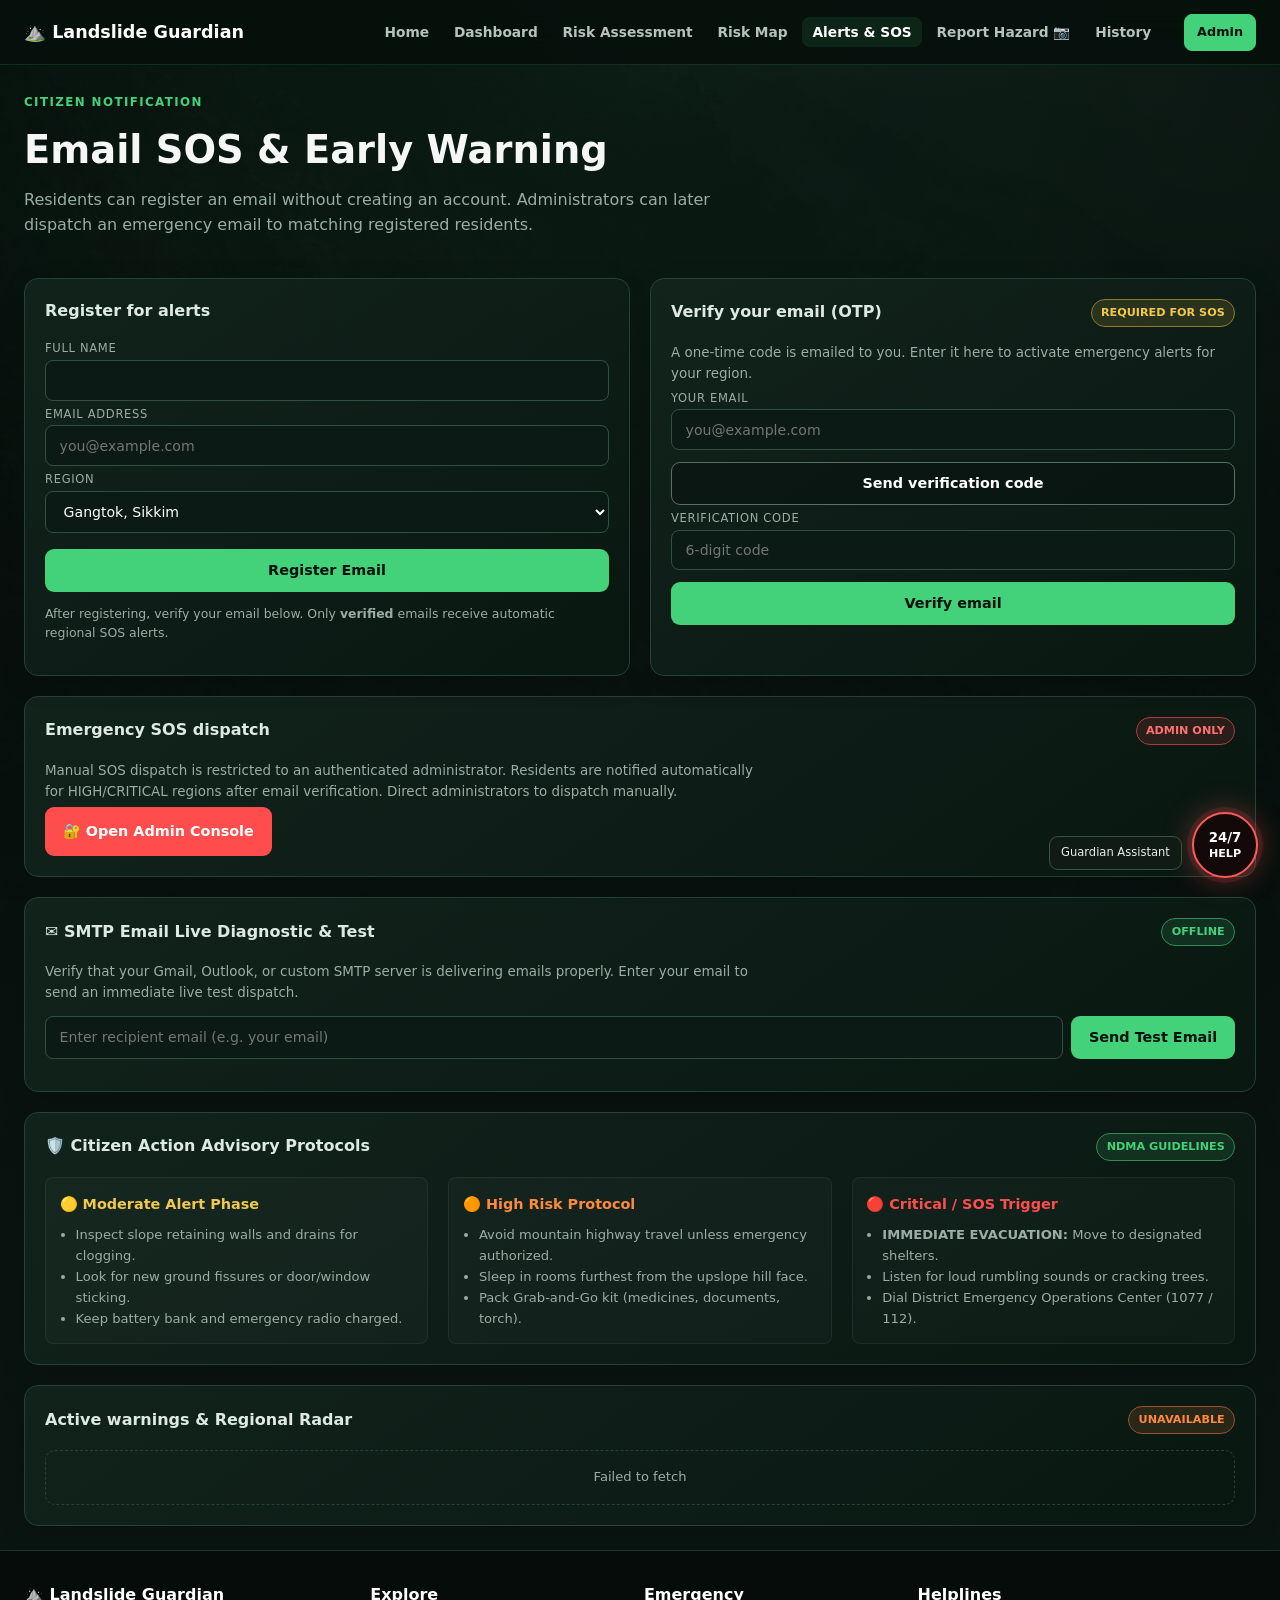
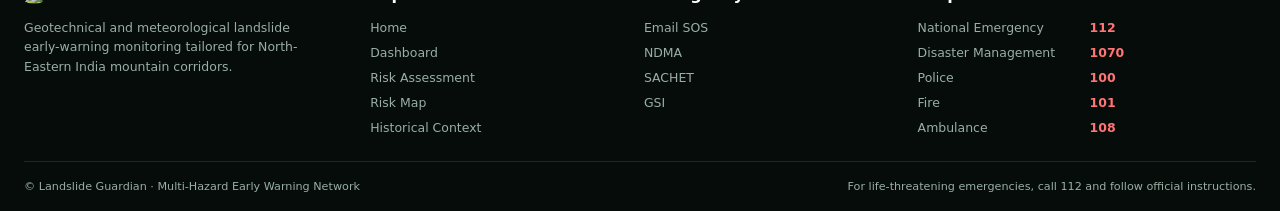
==== commit ab31e43c: "perf: optimize background image with webp compression, high-priority preloading, and constant ambien" ====
--- a/frontend/alerts.html
+++ b/frontend/alerts.html
@@ -4,6 +4,7 @@
   <meta charset="UTF-8">
   <meta name="viewport" content="width=device-width,initial-scale=1.0">
   <title>Email Alerts & SOS — Landslide Guardian</title>
+  <link rel="preload" as="image" href="assets/landslide-hero.webp" type="image/webp">
   <link rel="stylesheet" href="css/style.css">
 </head>
 <body>
@@ -157,8 +158,8 @@
   </div>
 
   <footer></footer>
-  <script src="api.js"></script>
-  <script src="ui.js"></script>
-  <script src="alerts.js"></script>
+  <script src="api.js?v=2.7"></script>
+  <script src="ui.js?v=2.7"></script>
+  <script src="alerts.js?v=2.7"></script>
 </body>
 </html>
--- a/frontend/css/style.css
+++ b/frontend/css/style.css
@@ -35,7 +35,9 @@
 
 body {
   font-family: var(--font);
-  background:
+  background-color: #06100c;
+  background-image:
+    radial-gradient(ellipse 100% 60% at 50% 0%, rgba(67, 209, 122, 0.08), transparent 70%),
     linear-gradient(
       180deg,
       #06100c 0%,
@@ -47,6 +49,31 @@
   min-height: 100vh;
   display: flex;
   flex-direction: column;
+  position: relative;
+}
+
+/* Constant ambient mountain background across all pages */
+body::before {
+  content: "";
+  position: fixed;
+  inset: 0;
+  background-image:
+    linear-gradient(180deg, rgba(6, 16, 12, 0.86) 0%, rgba(8, 17, 14, 0.95) 100%),
+    url("../assets/landslide-hero.webp"),
+    url("../assets/landslide-hero.jpg");
+  background-size: cover;
+  background-position: center top;
+  background-repeat: no-repeat;
+  background-attachment: fixed;
+  opacity: 0.20;
+  pointer-events: none;
+  z-index: 0;
+}
+
+/* Ensure foreground elements sit cleanly above the constant background */
+.navbar, .hero, main, footer, .stat-strip, .container, .mobile-bottom-nav {
+  position: relative;
+  z-index: 1;
 }
 
 a {
@@ -169,15 +196,7 @@
   display: flex;
   align-items: center;
   overflow: hidden;
-
-  /*
-    BACKGROUND IMAGE
-
-    Put your selected image here:
-
-    frontend/assets/landslide-hero.jpg
-  */
-
+  background-color: #06100c;
   background-image:
     linear-gradient(
       90deg,
@@ -190,11 +209,13 @@
       rgba(4, 11, 8, 0.12),
       rgba(4, 11, 8, 0.88)
     ),
+    url("../assets/landslide-hero.webp"),
     url("../assets/landslide-hero.jpg");
 
   background-size: cover;
   background-position: center center;
   background-repeat: no-repeat;
+  will-change: transform;
 }
 
 
@@ -805,25 +826,25 @@
   background: #10231b;
   border: 1px solid #2d4b3e;
   color: #bcd0c6;
-
   padding: 0.42rem 0.75rem;
-
   border-radius: 999px;
-
   font-size: 0.78rem;
-
+  font-weight: 500;
   cursor: pointer;
-
   text-decoration: none;
-
-  transition: 0.2s;
+  white-space: nowrap;
+  display: inline-flex;
+  align-items: center;
+  transition: background-color 0.15s ease, color 0.15s ease, border-color 0.15s ease, box-shadow 0.15s ease;
 }
 
 .chip:hover,
-.chip.active {
+.chip.active,
+.chip.chip-active {
   background: var(--green);
   color: #07100d;
-  font-weight: 700;
+  border-color: var(--green);
+  box-shadow: 0 0 10px rgba(52, 211, 153, 0.35);
 }
 
 
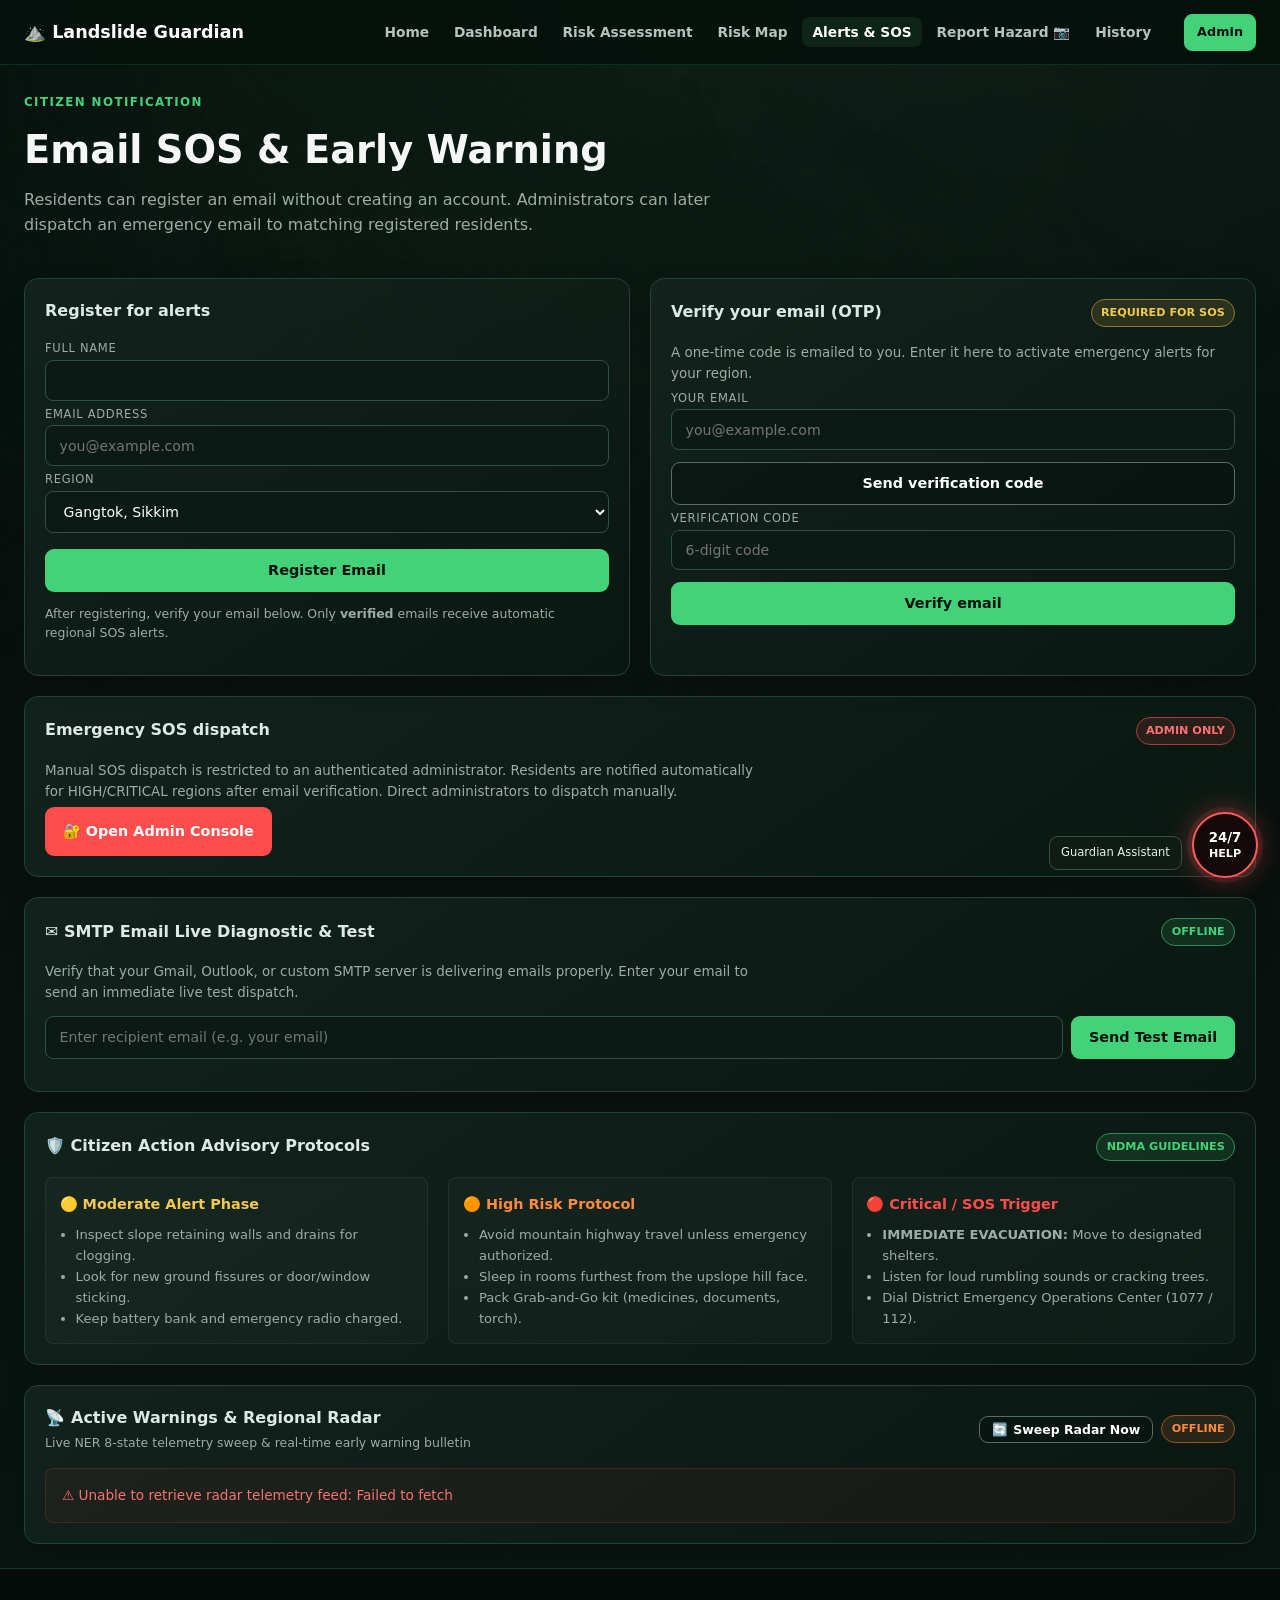
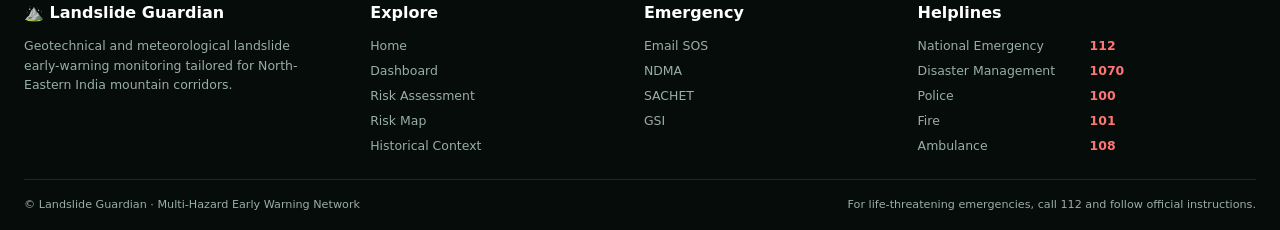
==== commit 72adf8fb: "fix(alerts): implement active warnings and 8-state regional radar feed in SOS view" ====
--- a/frontend/alerts.html
+++ b/frontend/alerts.html
@@ -125,9 +125,21 @@
     </div>
 
     <div class="card" style="margin-top:1.25rem">
-      <div class="card-header">
-        <span class="card-title">Active warnings & Regional Radar</span>
-        <span class="badge badge-high" id="activeCountBadge">Loading</span>
+      <div class="card-header" style="display:flex;justify-content:space-between;align-items:center;flex-wrap:wrap;gap:8px">
+        <div>
+          <span class="card-title" style="display:flex;align-items:center;gap:6px">
+            <span>📡</span> Active Warnings &amp; Regional Radar
+          </span>
+          <div style="font-size:0.78rem;color:var(--muted);margin-top:2px">
+            Live NER 8-state telemetry sweep &amp; real-time early warning bulletin
+          </div>
+        </div>
+        <div style="display:flex;align-items:center;gap:8px">
+          <button id="btnSweepRadar" class="btn btn-sm btn-secondary" style="padding:5px 12px;font-size:0.78rem;white-space:nowrap;display:inline-flex;align-items:center;gap:5px;cursor:pointer">
+            <span id="sweepIcon">🔄</span> <span>Sweep Radar Now</span>
+          </button>
+          <span class="badge badge-high" id="activeCountBadge">Loading</span>
+        </div>
       </div>
       <div id="alertsFeedContainer"></div>
     </div>
